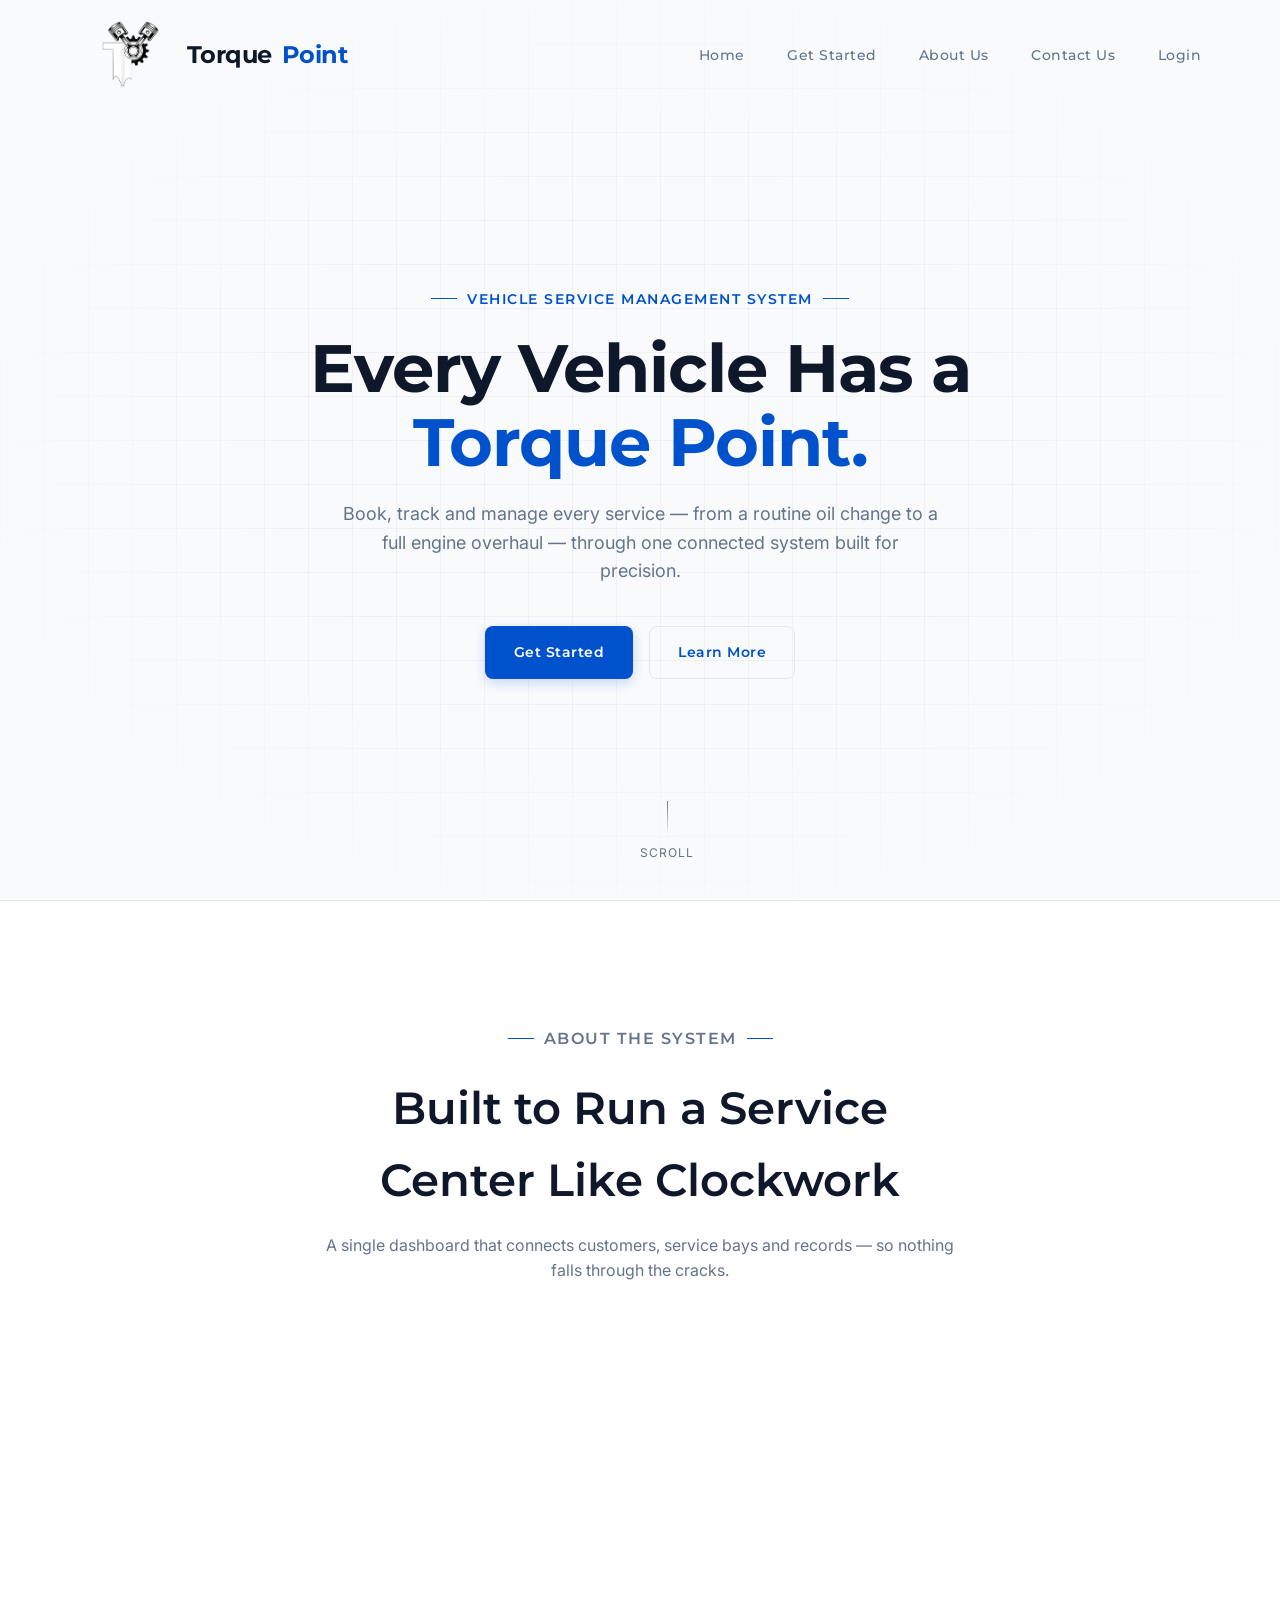
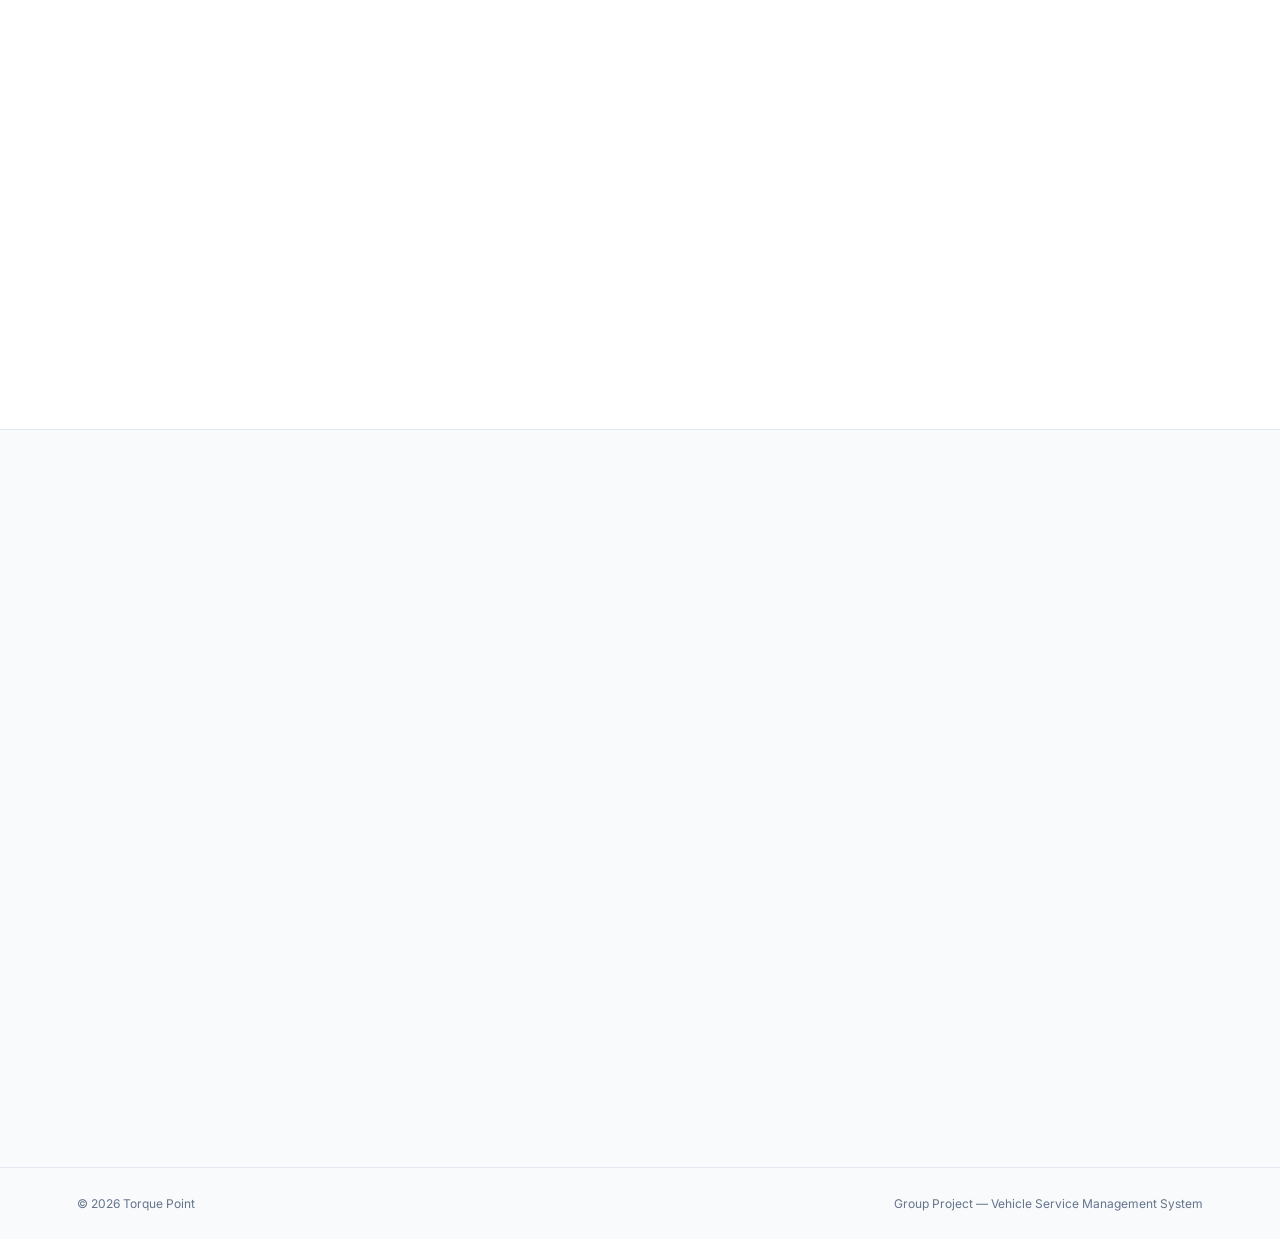
==== home/home.html @ 9e318680 "Add logout functionality, service history page, and service management features - Implemented logout" ====
<!DOCTYPE html>
<html lang="en">
<head>
<meta charset="UTF-8">
<meta name="viewport" content="width=device-width, initial-scale=1.0">
<title>Torque Point | Vehicle Service Management</title>
<link rel="preconnect" href="https://fonts.googleapis.com">
<link rel="preconnect" href="https://fonts.gstatic.com" crossorigin>
<!-- Updated Fonts: Montserrat, Inter, JetBrains Mono -->
<link href="https://fonts.googleapis.com/css2?family=Inter:wght@400;500;600;700&family=JetBrains+Mono:wght@400;500&family=Montserrat:wght@400;500;600;700&display=swap" rel="stylesheet">
<link rel="stylesheet" href="https://cdnjs.cloudflare.com/ajax/libs/font-awesome/6.4.0/css/all.min.css">
<link rel="stylesheet" href="home.css">
</head>
<body>

  <!-- ============ NAVBAR ============ -->
  <header class="navbar" id="navbar">
    <a href="#home" class="logo">
      <!-- Added Logo Image -->
      <img src="../logo.png" alt="Torque Point Logo" class="logo-img">
      Torque<span>Point</span>
    </a>

    <nav class="nav-links" id="navLinks">
      <a href="#home" class="nav-link" data-target="home">Home</a>
      <!-- Both Get Started links point to login.html by default -->
      <a href="../loginPage/login.html" class="nav-link">Get Started</a>
      <a href="#about" class="nav-link" data-target="about">About&nbsp;Us</a>
      <a href="#contact" class="nav-link" data-target="contact">Contact&nbsp;Us</a>
      <!-- Added ID to Login Link -->
      <a href="../loginPage/login.html" class="nav-link" id="loginLink">Login</a>
    </nav>

    <button class="nav-toggle" id="navToggle" aria-label="Toggle navigation menu">
      <span></span><span></span><span></span>
    </button>
  </header>

  <!-- ============ HERO ============ -->
  <section class="hero" id="home">
    <div class="blueprint"></div>

    <div class="hero-content">
      <p class="eyebrow">Vehicle Service Management System</p>
      <h1>Every Vehicle Has a <span class="accent">Torque Point.</span></h1>
      <p class="tagline">Book, track and manage every service — from a routine oil change to a full engine overhaul — through one connected system built for precision.</p>
      <div class="hero-actions">
        <a href="../loginPage/login.html" class="btn btn-primary">Get Started</a>
        <a href="#about" class="btn btn-ghost">Learn More</a>
      </div>
    </div>

    <div class="scroll-cue"><span class="line"></span>Scroll</div>
  </section>

  <!-- ============ ABOUT ============ -->
  <section class="about" id="about">
    <div class="section-head reveal">
      <p class="eyebrow">About the System</p>
      <h2>Built to Run a Service Center Like Clockwork</h2>
      <p>A single dashboard that connects customers, service bays and records — so nothing falls through the cracks.</p>
    </div>

    <div class="about-grid">
      <div class="about-copy reveal">
        <h3>One System, Every Step of the Service</h3>
        <p>Torque Point replaces scattered paperwork and phone calls with a connected platform: customers book online, technicians track jobs bay-by-bay, and managers see the whole workshop at a glance — from intake to invoice.</p>

        <div class="feature-list">
          <div class="feature">
            <div class="feature-icon">
              <i class="fa-regular fa-calendar-check"></i>
            </div>
            <div>
              <h4>Online Booking</h4>
              <p>Customers pick a service, a bay and a time slot without a single phone call.</p>
            </div>
          </div>

          <div class="feature">
            <div class="feature-icon">
              <i class="fa-solid fa-gauge-high"></i>
            </div>
            <div>
              <h4>Live Job Tracking</h4>
              <p>Every vehicle's status updates in real time, from check-in to final inspection.</p>
            </div>
          </div>

          <div class="feature">
            <div class="feature-icon">
              <i class="fa-solid fa-clipboard-check"></i>
            </div>
            <div>
              <h4>Digital Service History</h4>
              <p>Full repair and maintenance records stored per vehicle, ready whenever needed.</p>
            </div>
          </div>
        </div>
      </div>

      <!-- Replaced illustration with a clean contact card -->
      <div class="reveal" style="display:flex; align-items:center;">
        <div style="background: var(--surface); border: 1px solid var(--border-color); border-radius: 8px; padding: 32px; width: 100%; box-shadow: 0 4px 6px -1px rgba(0,0,0,0.05);">
          <div style="display:flex; align-items:center; gap:16px; margin-bottom:24px; padding-bottom:24px; border-bottom:1px solid var(--border-color);">
            <div style="width:56px; height:56px; background:var(--primary); border-radius:8px; display:flex; align-items:center; justify-content:center; color:var(--surface); font-size:24px;">
              <i class="fa-solid fa-screwdriver-wrench"></i>
            </div>
            <div>
              <h4 style="font-family:'Montserrat'; font-size:18px; color:var(--text-main); margin-bottom:4px;">Service Center Dashboard</h4>
              <p style="color:var(--text-muted); font-size:14px;">Real-time overview of shop operations</p>
            </div>
          </div>
          
          <div style="display:grid; grid-template-columns:1fr 1fr; gap:16px;">
            <div style="background:var(--bg-main); padding:16px; border-radius:8px;">
              <div style="font-family:'JetBrains Mono'; font-size:13px; color:var(--text-muted); margin-bottom:4px;">VEHICLES TODAY</div>
              <div style="font-family:'Montserrat'; font-size:24px; font-weight:600; color:var(--text-main);">12</div>
            </div>
            <div style="background:var(--bg-main); padding:16px; border-radius:8px;">
              <div style="font-family:'JetBrains Mono'; font-size:13px; color:var(--text-muted); margin-bottom:4px;">ACTIVE JOBS</div>
              <div style="font-family:'Montserrat'; font-size:24px; font-weight:600; color:var(--text-main);">5</div>
            </div>
          </div>
          
          <div style="margin-top:16px; background:var(--bg-main); padding:16px; border-radius:8px;">
            <div style="font-family:'JetBrains Mono'; font-size:13px; color:var(--text-muted); margin-bottom:8px;">BAY STATUS</div>
            <div style="display:flex; gap:8px; flex-wrap:wrap;">
              <span class="status-badge status-success">Bay 1: Completed</span>
              <span class="status-badge status-warning">Bay 2: In Progress</span>
              <span class="status-badge" style="background:rgba(100, 116, 139, 0.1); color:var(--text-muted);">Bay 3: Idle</span>
            </div>
          </div>
        </div>
      </div>
    </div>
  </section>

  <!-- ============ CONTACT / FOOTER ============ -->
  <footer class="contact-footer" id="contact">
    <div class="contact-grid">
      <div class="contact-info reveal">
        <p class="eyebrow">Get in Touch</p>
        <h2>Bring Your Vehicle to Torque Point</h2>
        <p>Have a question about a booking or need service today? Reach out — our team responds within one business day.</p>

        <div class="info-row">
          <div class="feature-icon"><i class="fa-solid fa-location-dot"></i></div>
          <div><h4>Visit the Workshop</h4><p>124 Galle Road, Colombo, Sri Lanka</p></div>
        </div>

        <div class="info-row">
          <div class="feature-icon"><i class="fa-solid fa-phone"></i></div>
          <div><h4>Call the Service Desk</h4><a href="tel:+94112345678">+94 11 234 5678</a></div>
        </div>

        <div class="info-row">
          <div class="feature-icon"><i class="fa-solid fa-envelope"></i></div>
          <div><h4>Email Us</h4><a href="mailto:hello@torquepoint.example">torquepoint@gmail.com</a></div>
        </div>

        <div class="social-row">
          <a href="#" aria-label="Facebook"><i class="fa-brands fa-facebook-f"></i></a>
          <a href="#" aria-label="Instagram"><i class="fa-brands fa-instagram"></i></a>
          <a href="#" aria-label="Twitter"><i class="fa-brands fa-twitter"></i></a>
        </div>
      </div>

      <form class="contact-form reveal" onsubmit="event.preventDefault(); alert('Thanks — your message has been noted. (Demo form: connect to backend to send.)');">
        <div class="form-row">
          <div class="field"><label for="fname">First name</label><input id="fname" type="text" placeholder="FirstName" required></div>
          <div class="field"><label for="lname">Last name</label><input id="lname" type="text" placeholder="SecondName" required></div>
        </div>
        <div class="form-row">
          <div class="field full"><label for="email">Email</label><input id="email" type="email" placeholder="Enter your email" required></div>
        </div>
        <div class="form-row">
          <div class="field full"><label for="msg">Message</label><textarea id="msg" placeholder="Tell us about your vehicle or the service you need..." required></textarea></div>
        </div>
        <button type="submit" class="btn btn-primary">Send Message</button>
      </form>
    </div>

    <div class="footer-bottom">
      <span>&copy; <span id="year"></span> Torque Point</span>
      <span>Group Project — Vehicle Service Management System</span>
    </div>
  </footer>

<script src="home.js"></script>
</body>
</html>
---- home/home.css ----
:root{
    /* Industrial Precision Color Palette */
    --primary: #0052CC;          /* Cobalt */
    --primary-hover: #0042A5;
    --bg-main: #F8FAFC;          /* Slate 50 */
    --surface: #FFFFFF;          /* White */
    --text-main: #0F172A;        /* Slate 900 */
    --text-muted: #64748B;       /* Slate 500 */
    --success: #10B981;          /* Emerald */
    --warning: #F59E0B;          /* Amber */
    --danger: #EF4444;           /* Rose */
    
    /* Component Colors */
    --border-color: #E2E8F0;     /* Slate 200 */
    --input-bg: #F8FAFC;
  }

  *{ margin:0; padding:0; box-sizing:border-box; }
  html{ scroll-behavior:smooth; }

  body{
    background:var(--bg-main);
    color:var(--text-main);
    font-family:'Inter', sans-serif;
    line-height:1.6;
    overflow-x:hidden;
    -webkit-font-smoothing: antialiased;
  }

  h1,h2,h3,.eyebrow,.logo,.nav-links a,.btn{ font-family:'Montserrat', sans-serif; }

  a{ color:inherit; text-decoration:none; }
  ul{ list-style:none; }
  img{ max-width:100%; display:block; }

  ::selection{ background:var(--primary); color:var(--surface); }

  a:focus-visible, button:focus-visible{
    outline:2px solid var(--primary);
    outline-offset:3px;
  }

  @media (prefers-reduced-motion: reduce){
    *{ animation-duration:0.001ms !important; animation-iteration-count:1 !important; transition-duration:0.001ms !important; scroll-behavior:auto !important; }
  }

  /* ============ NAVBAR ============ */
  .navbar{
    position:fixed; top:0; left:0; right:0; z-index:1000;
    display:flex; align-items:center; justify-content:space-between;
    padding:20px 6%;
    transition:background .35s ease, padding .35s ease, box-shadow .35s ease, border-color .35s ease;
    border-bottom:1px solid transparent;
  }
  .navbar.scrolled{
    background:rgba(237, 234, 234, 0.74);
    backdrop-filter:blur(10px);
    padding:14px 6%;
    border-bottom:1px solid var(--border-color);
    box-shadow:0 4px 6px -1px rgba(0, 0, 0, 0.05);
  }

  .logo{
    display:flex; align-items:center; gap:10px;
    font-size:24px; font-weight:700; letter-spacing:-0.5px;
    color:var(--text-main);
  }
  
  /* Added styling for the logo image */
  .logo-img{
    width: 100px; 
    object-fit:contain;
    border-radius:8px;
  }
  
  .logo span{ color:var(--primary); }

  .nav-links{ display:flex; gap:2.4rem; align-items:center; }
  .nav-links a{
    position:relative;
    font-size:14px; font-weight:500; letter-spacing:0.5px;
    color:var(--text-muted);
    padding:6px 2px;
    transition:color .25s ease;
  }
  .nav-links a::after{
    content:''; position:absolute; left:0; bottom:-2px;
    width:0; height:2px; background:var(--primary);
    transition:width .3s ease;
  }
  .nav-links a:hover{ color:var(--text-main); }
  .nav-links a:hover::after{ width:100%; }

  .nav-toggle{
    display:none; flex-direction:column; gap:5px; background:none; border:none; cursor:pointer; padding:6px;
  }
  .nav-toggle span{ width:26px; height:2px; background:var(--text-main); border-radius:2px; }

  /* ============ HERO ============ */
  .hero{
    position:relative;
    min-height:100vh;
    display:flex; align-items:center; justify-content:center;
    text-align:center;
    padding:120px 6% 60px;
    overflow:hidden;
    background:var(--bg-main);
  }

  .blueprint{
    position:absolute; inset:0;
    background-image:
      linear-gradient(rgba(15, 23, 42, 0.04) 1px, transparent 1px),
      linear-gradient(90deg, rgba(15, 23, 42, 0.04) 1px, transparent 1px);
    background-size:44px 44px;
    mask-image:radial-gradient(ellipse at center, black 40%, transparent 78%);
    z-index:1;
  }

  .hero-content{ position:relative; z-index:2; max-width:820px; }

  .eyebrow{
    display:inline-flex; align-items:center; gap:10px;
    font-size:14px; letter-spacing:1.5px; text-transform:uppercase;
    color:var(--primary); margin-bottom:22px; font-weight:600;
    opacity:0; animation:fadeUp .8s ease forwards;
  }
  .eyebrow::before, .eyebrow::after{ content:''; width:26px; height:1px; background:var(--primary); }

  .hero h1{
    font-size:clamp(2.8rem, 6vw, 4.2rem);
    font-weight:700; line-height:1.1; letter-spacing:-1px;
    margin-bottom:20px; color:var(--text-main);
    opacity:0; animation:fadeUp .9s ease forwards; animation-delay:.12s;
  }
  .hero h1 .accent{ color:var(--primary); }

  .tagline{
    font-size:18px;
    color:var(--text-muted); font-weight:400;
    max-width:600px; margin:0 auto 40px;
    opacity:0; animation:fadeUp .9s ease forwards; animation-delay:.24s;
  }

  .hero-actions{
    display:flex; gap:16px; justify-content:center; flex-wrap:wrap;
    opacity:0; animation:fadeUp .9s ease forwards; animation-delay:.36s;
  }

  .btn{
    font-size:14px; font-weight:600; letter-spacing:0.5px;
    padding:14px 28px; border-radius:8px; border:1px solid transparent;
    cursor:pointer; transition:transform .25s ease, box-shadow .25s ease, background .25s ease;
    display:inline-block;
  }
  .btn-primary{
    background:var(--primary); color:var(--surface);
    box-shadow:0 4px 12px rgba(0, 82, 204, 0.2);
  }
  .btn-primary:hover{ background:var(--primary-hover); transform:translateY(-2px); box-shadow:0 8px 16px rgba(0, 82, 204, 0.25); }

  .btn-ghost{
    background:transparent; color:var(--primary); border-color:var(--border-color);
  }
  .btn-ghost:hover{ border-color:var(--primary); background:var(--surface); transform:translateY(-2px); }

  @keyframes fadeUp{
    from{ opacity:0; transform:translateY(22px); }
    to{ opacity:1; transform:translateY(0); }
  }

  .scroll-cue{
    position:absolute; bottom:38px; left:50%; transform:translateX(-50%);
    display:flex; flex-direction:column; align-items:center; gap:8px;
    color:var(--text-muted); font-size:12px; letter-spacing:1px; text-transform:uppercase;
    opacity:0; animation:fadeUp .9s ease forwards; animation-delay:.6s;
    z-index:2;
  }
  .scroll-cue .line{ width:1px; height:34px; background:linear-gradient(var(--text-muted), transparent); animation:pulseLine 1.8s ease-in-out infinite; }
  @keyframes pulseLine{ 0%,100%{ opacity:.3; } 50%{ opacity:1; } }

  /* ============ SECTION SHARED ============ */
  section{ padding:120px 6%; position:relative; }
  .section-head{ text-align:center; max-width:640px; margin:0 auto 64px; }
  .section-head .eyebrow{ justify-content:center; }
  .section-head h2{ font-size:clamp(2rem, 4vw, 2.8rem); font-weight:600; margin-bottom:16px; color:var(--text-main); }
  .section-head p{ color:var(--text-muted); font-size:16px; }

  .reveal{ opacity:0; transform:translateY(34px); transition:opacity .8s ease, transform .8s ease; }
  .reveal.in{ opacity:1; transform:translateY(0); }

  /* ============ ABOUT ============ */
  .about{ background:var(--surface); border-top:1px solid var(--border-color); border-bottom:1px solid var(--border-color); }

  .about-grid{
    display:grid; grid-template-columns:1.05fr 0.95fr; gap:70px; align-items:center;
    max-width:1180px; margin:0 auto;
  }
  @media (max-width:900px){ .about-grid{ grid-template-columns:1fr; gap:50px; } }

  .about-copy h3{ font-size:24px; font-weight:600; margin-bottom:18px; color:var(--text-main); }
  .about-copy p{ color:var(--text-muted); margin-bottom:28px; max-width:520px; font-size:15px; }

  .feature-list{ display:flex; flex-direction:column; gap:16px; }
  .feature{
    display:flex; gap:18px; align-items:flex-start;
    padding:20px; border-radius:8px; border:1px solid var(--border-color);
    background:var(--bg-main);
    transition:border-color .3s ease, box-shadow .3s ease, transform .3s ease;
  }
  .feature:hover{ border-color:var(--primary); box-shadow:0 4px 6px -1px rgba(0, 0, 0, 0.05); transform:translateY(-2px); }

  .feature-icon{
    flex-shrink:0; width:48px; height:48px; border-radius:8px;
    background:rgba(0, 82, 204, 0.1); border:1px solid rgba(0, 82, 204, 0.2);
    display:flex; align-items:center; justify-content:center;
    color:var(--primary); font-size:20px;
  }

  .feature h4{ font-size:16px; font-weight:600; margin-bottom:4px; color:var(--text-main); font-family:'Inter', sans-serif; }
  .feature p{ color:var(--text-muted); font-size:14px; margin:0; }

  /* ============ CONTACT / FOOTER ============ */
  .contact-footer{
    background:var(--bg-main);
    padding-top:110px;
  }

  .contact-grid{
    display:grid; grid-template-columns:1fr 1fr; gap:70px;
    max-width:1180px; margin:0 auto 80px;
  }
  @media (max-width:860px){ .contact-grid{ grid-template-columns:1fr; gap:50px; } }

  .contact-info h2{ font-size:clamp(1.8rem,3.4vw,2.4rem); font-weight:600; margin-bottom:16px; color:var(--text-main); }
  .contact-info > p{ color:var(--text-muted); margin-bottom:34px; max-width:440px; }

  .info-row{ display:flex; gap:16px; align-items:flex-start; margin-bottom:24px; }
  .info-row .feature-icon{ background:rgba(0, 82, 204, 0.05); border-color:var(--border-color); color:var(--primary); }
  .info-row h4{ font-size:14px; font-weight:600; margin-bottom:2px; color:var(--text-main); font-family:'Inter', sans-serif; }
  .info-row p, .info-row a{ color:var(--text-muted); font-size:14px; }
  .info-row a:hover{ color:var(--primary); }

  .social-row{ display:flex; gap:12px; margin-top:10px; }
  .social-row a{
    width:40px; height:40px; border-radius:8px; border:1px solid var(--border-color);
    display:flex; align-items:center; justify-content:center;
    color:var(--text-muted); font-size:16px;
    transition:border-color .25s ease, transform .25s ease, color .25s ease;
  }
  .social-row a:hover{ border-color:var(--primary); color:var(--primary); transform:translateY(-3px); }

  .contact-form{
    background:var(--surface); border:1px solid var(--border-color); border-radius:8px; padding:32px;
    box-shadow:0 4px 6px -1px rgba(0, 0, 0, 0.05), 0 2px 4px -2px rgba(0, 0, 0, 0.05);
  }
  .form-row{ display:grid; grid-template-columns:1fr 1fr; gap:16px; margin-bottom:16px; }
  @media (max-width:520px){ .form-row{ grid-template-columns:1fr; } }

  .field{ display:flex; flex-direction:column; gap:6px; }
  .field.full{ grid-column:1 / -1; }
  .field label{ font-size:14px; color:var(--text-main); font-weight:500; }
  .field input, .field textarea{
    background:var(--input-bg); border:1px solid var(--border-color); border-radius:8px;
    padding:12px 16px; color:var(--text-main); font-family:'Inter', sans-serif; font-size:14px;
    transition:border-color .25s ease, box-shadow .25s ease;
  }
  .field input:focus, .field textarea:focus{ outline:none; border-color:var(--primary); box-shadow:0 0 0 3px rgba(0, 82, 204, 0.1); }
  .field textarea{ resize:vertical; min-height:96px; }

  .contact-form .btn-primary{ width:100%; margin-top:6px; border:none; }

  .footer-bottom{
    border-top:1px solid var(--border-color);
    padding:26px 6%;
    display:flex; justify-content:space-between; align-items:center; flex-wrap:wrap; gap:12px;
    color:var(--text-muted); font-size:12px;
  }

  @media (max-width:820px){
    .nav-links{
      position:fixed; top:0; right:0; height:100vh; width:min(78vw,320px);
      background:var(--surface); flex-direction:column; justify-content:center; align-items:flex-start;
      padding:40px; gap:1.8rem;
      transform:translateX(100%); transition:transform .4s ease;
      border-left:1px solid var(--border-color);
      box-shadow:-10px 0 20px rgba(0,0,0,0.1);
    }
    .nav-links.open{ transform:translateX(0); }
    .nav-toggle{ display:flex; z-index:1100; }
  }
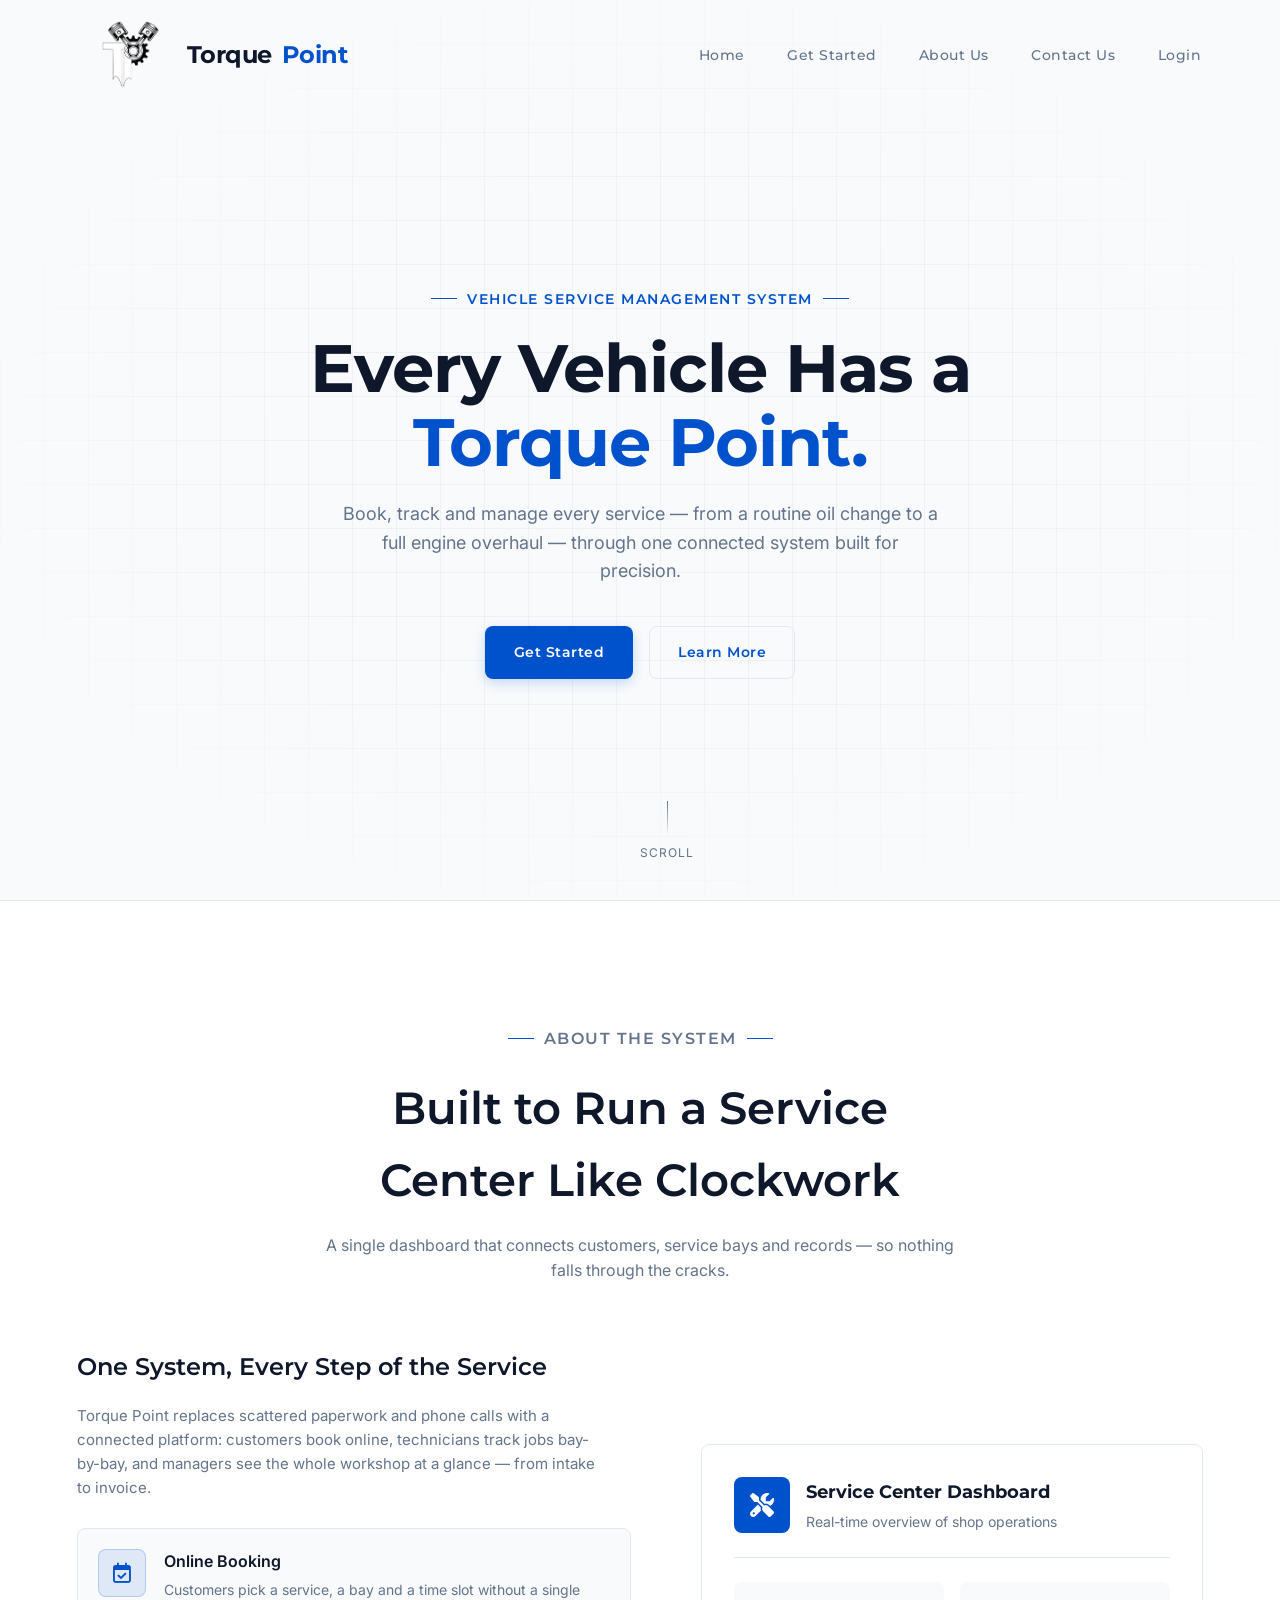
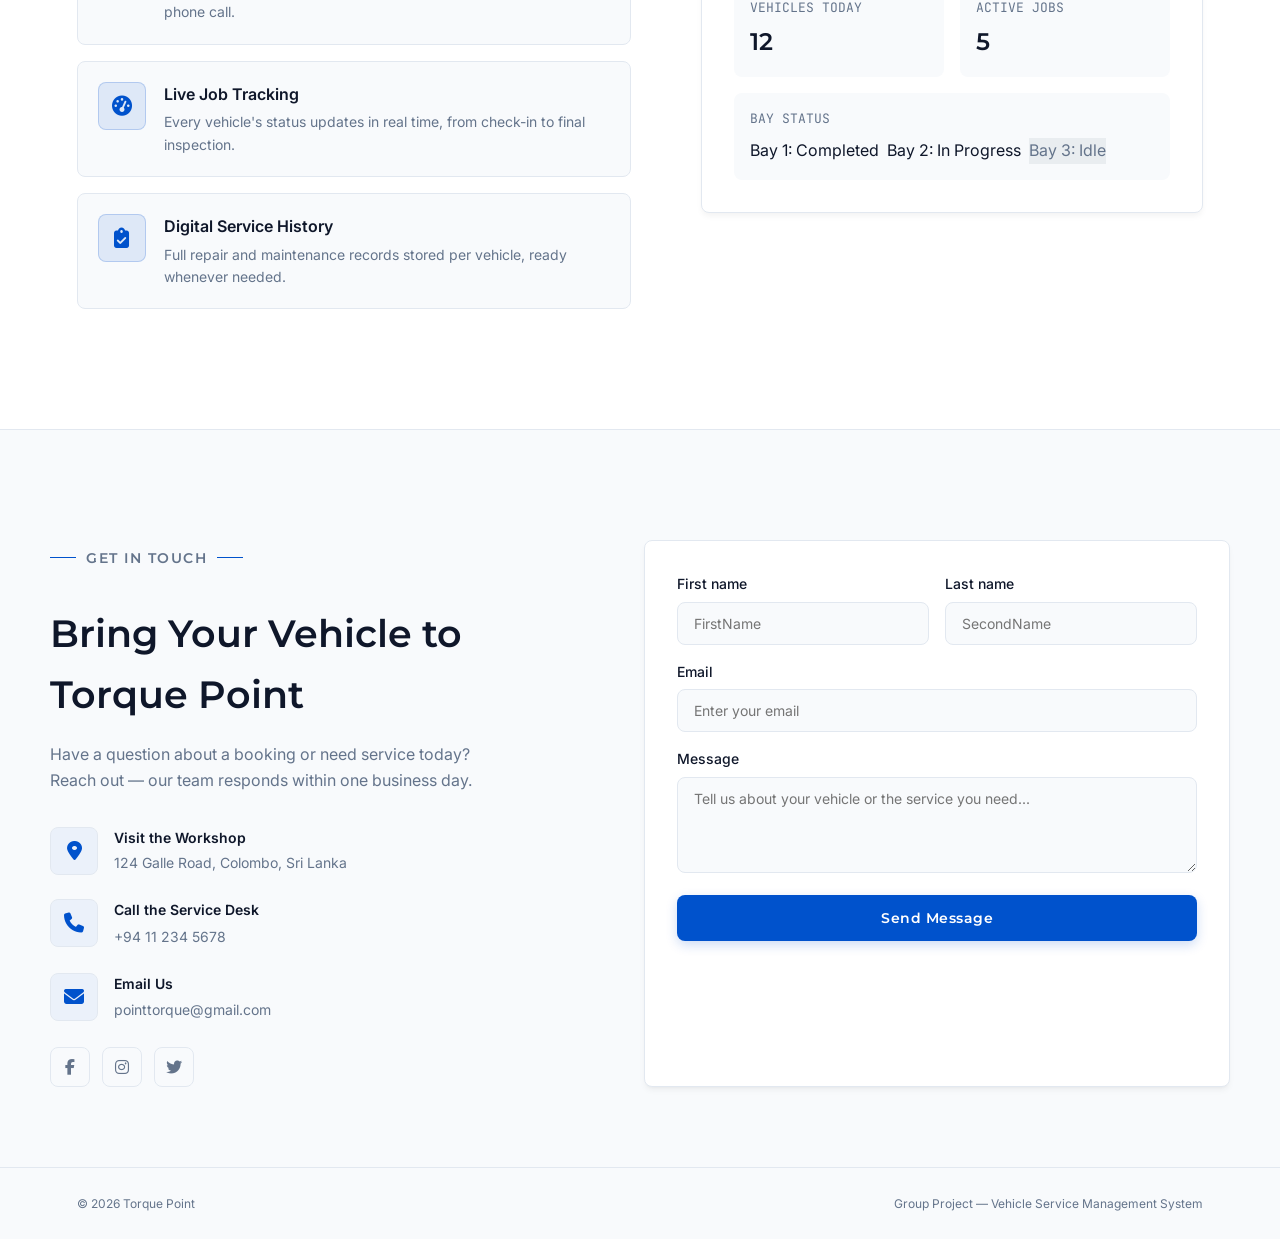
==== commit 93afdefb: "Update contact email address in footer section" ====
--- a/home/home.html
+++ b/home/home.html
@@ -156,7 +156,7 @@
 
         <div class="info-row">
           <div class="feature-icon"><i class="fa-solid fa-envelope"></i></div>
-          <div><h4>Email Us</h4><a href="mailto:hello@torquepoint.example">torquepoint@gmail.com</a></div>
+          <div><h4>Email Us</h4><a href="pointtorque@gmail.com">pointtorque@gmail.com</a></div>
         </div>
 
         <div class="social-row">
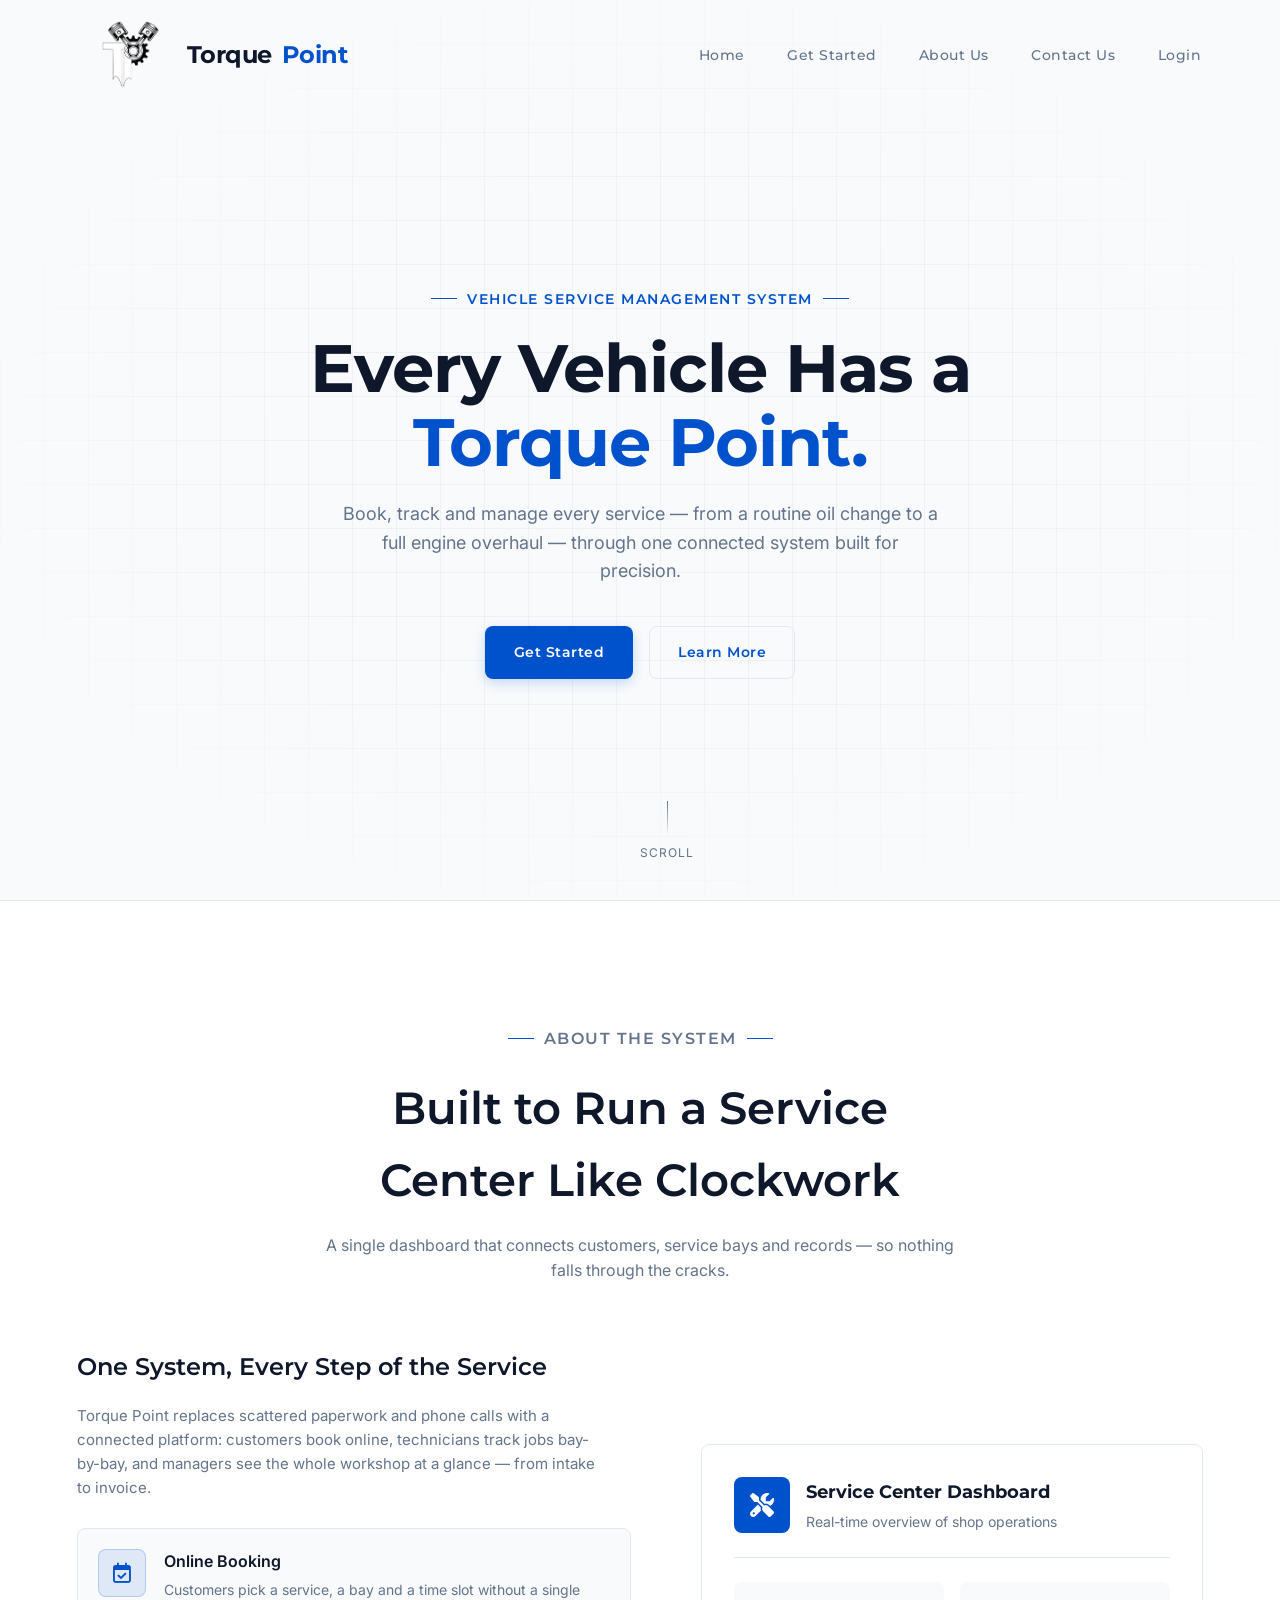
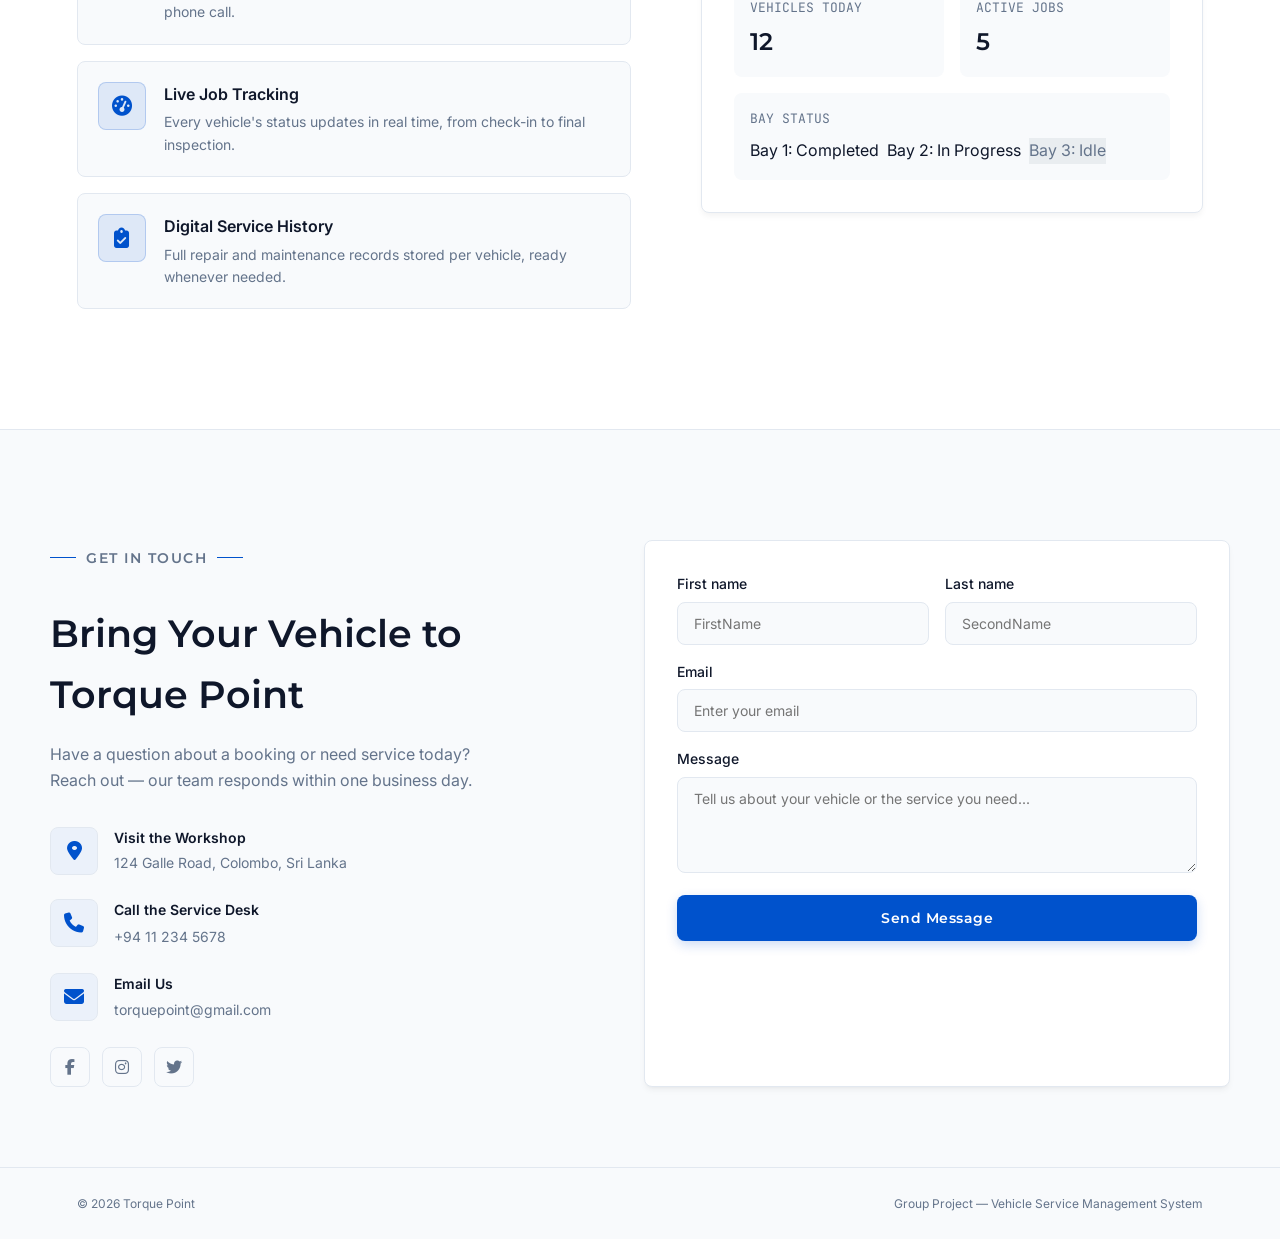
==== commit 94873c64: "Add logout functionality, service history page, and service management features - Implemented logout" ====
--- a/home/home.html
+++ b/home/home.html
@@ -156,7 +156,7 @@
 
         <div class="info-row">
           <div class="feature-icon"><i class="fa-solid fa-envelope"></i></div>
-          <div><h4>Email Us</h4><a href="pointtorque@gmail.com">pointtorque@gmail.com</a></div>
+          <div><h4>Email Us</h4><a href="mailto:hello@torquepoint.example">torquepoint@gmail.com</a></div>
         </div>
 
         <div class="social-row">
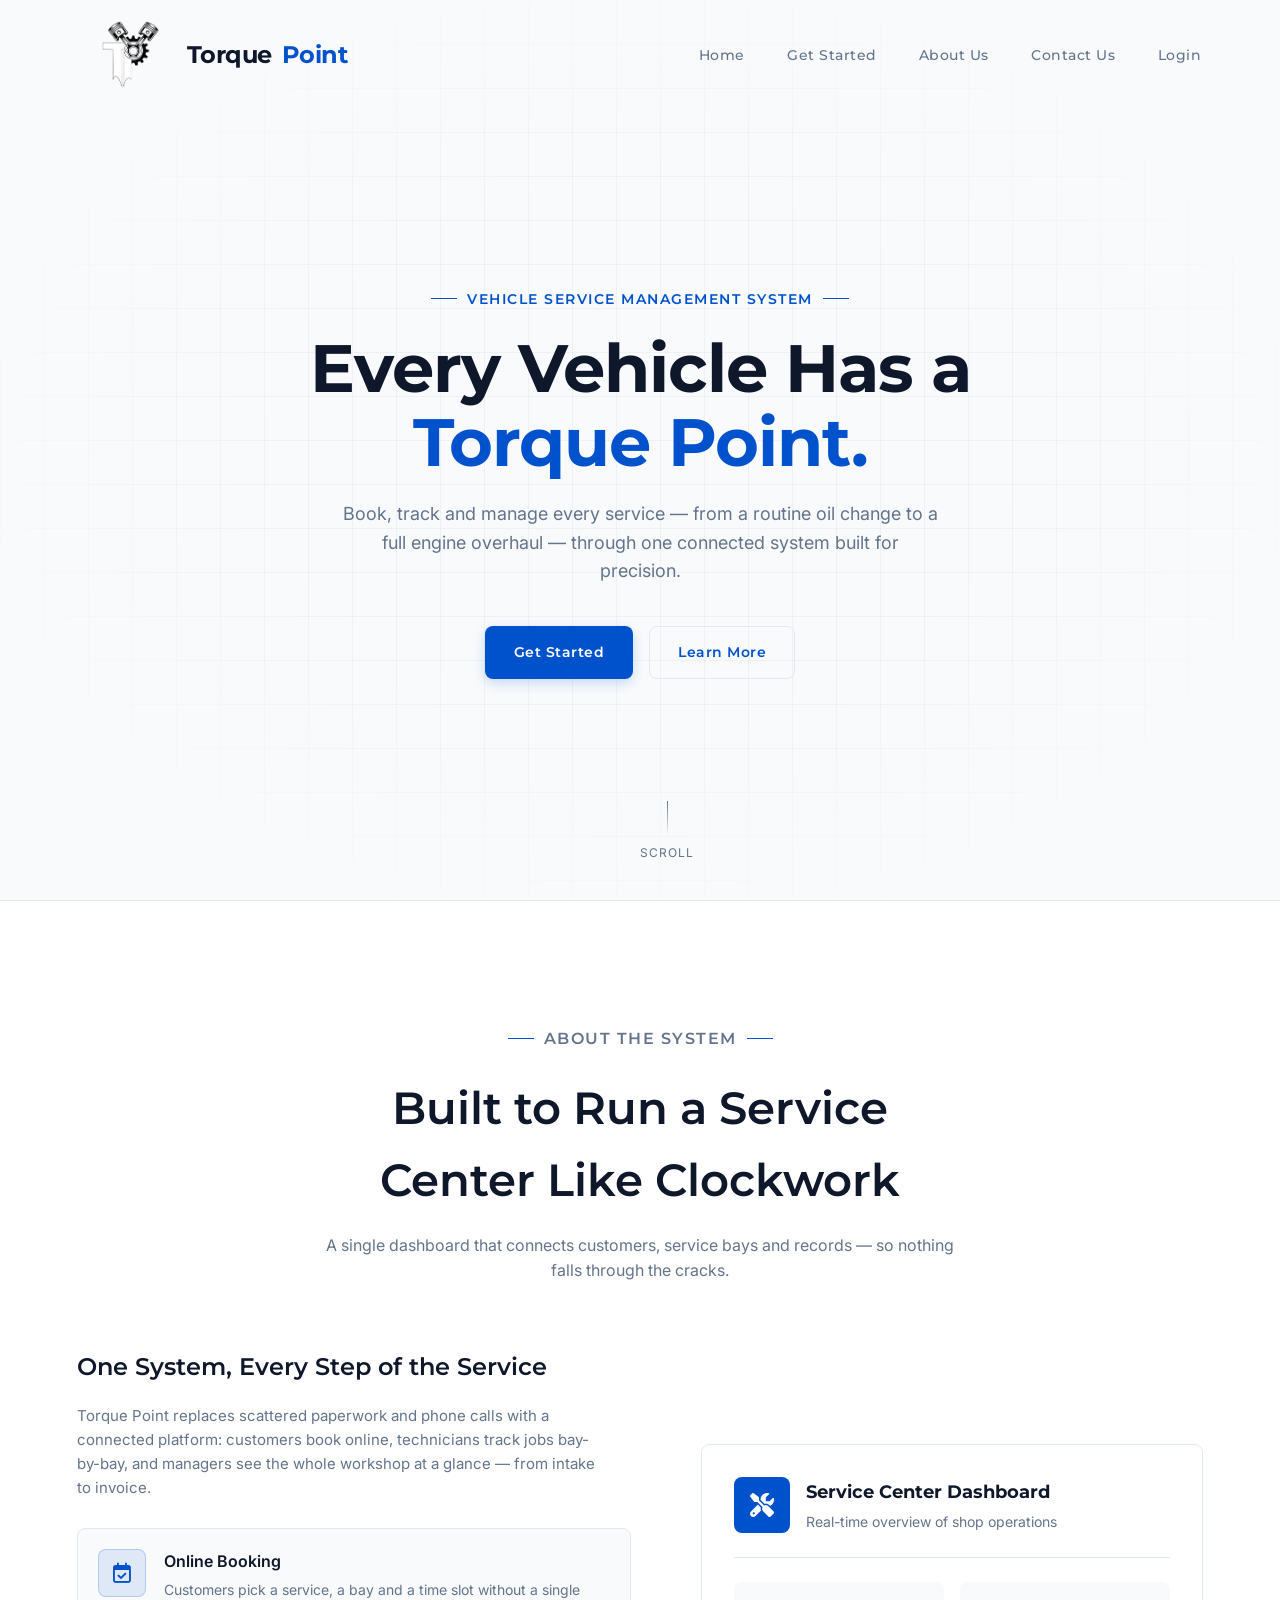
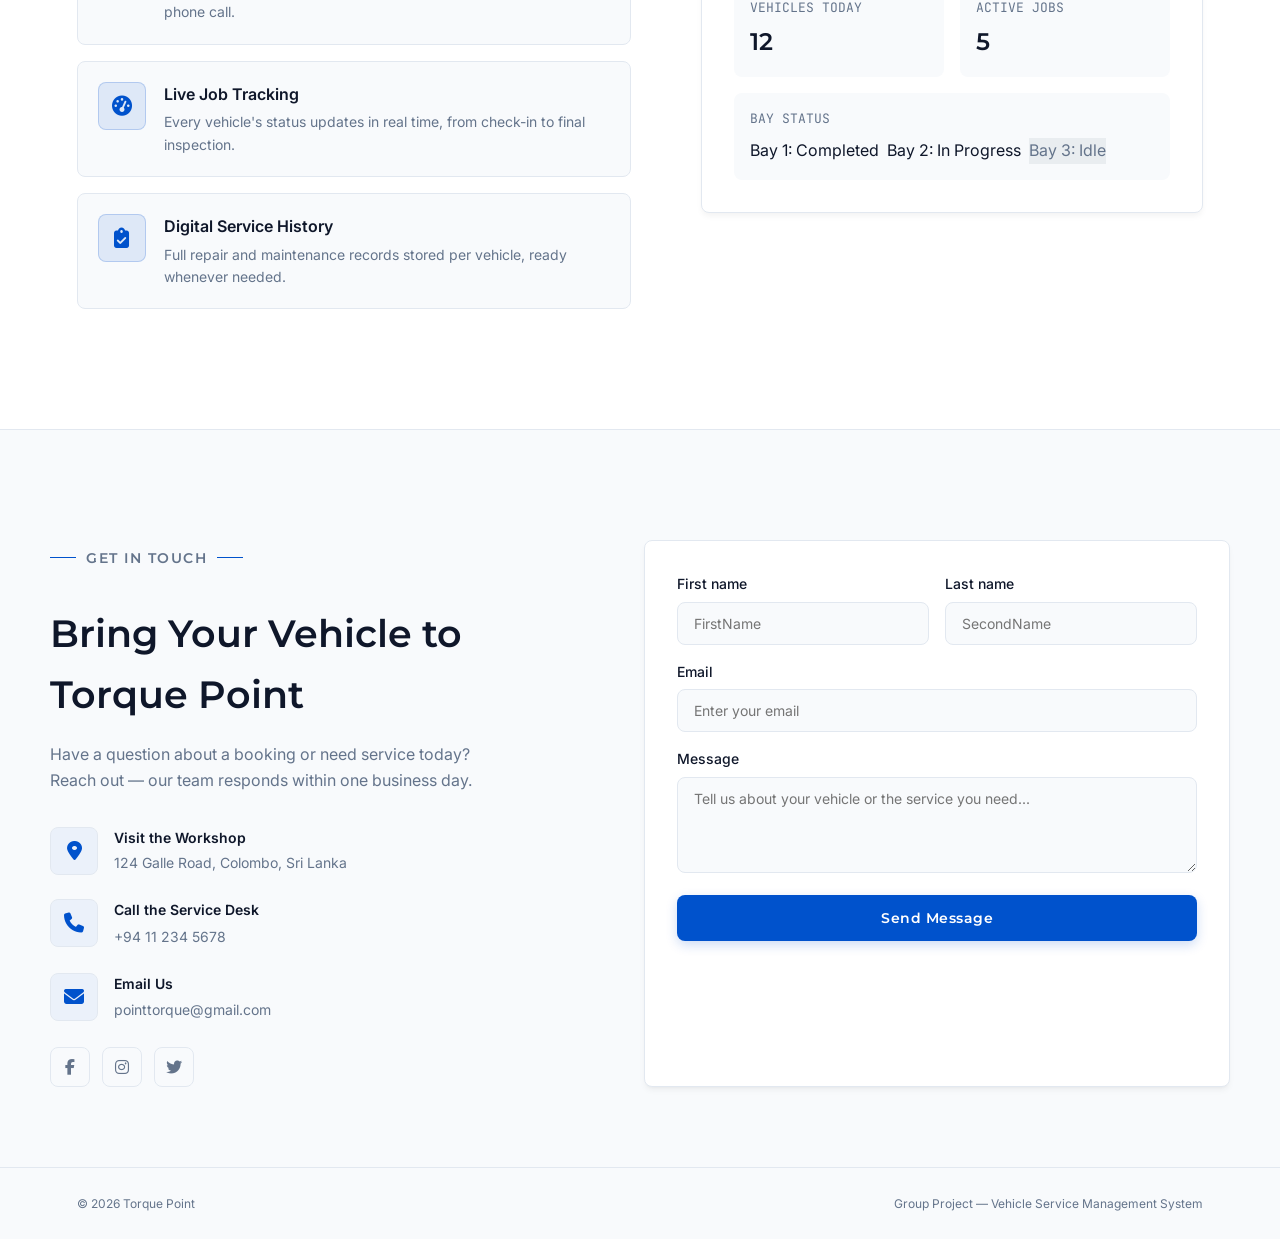
==== commit e926c2da: "Update contact email address in footer section" ====
--- a/home/home.html
+++ b/home/home.html
@@ -156,7 +156,7 @@
 
         <div class="info-row">
           <div class="feature-icon"><i class="fa-solid fa-envelope"></i></div>
-          <div><h4>Email Us</h4><a href="mailto:hello@torquepoint.example">torquepoint@gmail.com</a></div>
+          <div><h4>Email Us</h4><a href="pointtorque@gmail.com">pointtorque@gmail.com</a></div>
         </div>
 
         <div class="social-row">
--- a/home/home.css
+++ b/home/home.css
@@ -288,4 +288,18 @@
     }
     .nav-links.open{ transform:translateX(0); }
     .nav-toggle{ display:flex; z-index:1100; }
-  }+  }
+
+  /* AVATAR DROPDOWN */
+.avatar-dropdown { position: relative; display: flex; align-items: center; margin-left: 10px; }
+.header-avatar { width: 36px; height: 36px; background: var(--primary); color: white; border-radius: 50%; display: flex; align-items: center; justify-content: center; font-family: 'Montserrat', sans-serif; font-weight: 700; font-size: 14px; cursor: pointer; border: 2px solid transparent; transition: 0.2s; }
+.header-avatar:hover { border-color: var(--primary-hover); }
+.dropdown-menu { 
+    position: absolute; top: 120%; right: 0; background: var(--surface); 
+    border: 1px solid var(--border-color); border-radius: 8px; box-shadow: 0 4px 6px rgba(0,0,0,0.1); 
+    min-width: 160px; z-index: 1000; display: none; flex-direction: column; overflow: hidden;
+}
+.dropdown-menu a { padding: 12px 16px; text-decoration: none; color: var(--text-main); font-size: 14px; font-weight: 500; display: flex; align-items: center; gap: 10px; border-bottom: 1px solid var(--border-color); transition: 0.2s; }
+.dropdown-menu a:last-child { border-bottom: none; }
+.dropdown-menu a:hover { background: var(--bg-main); color: var(--primary); }
+.dropdown-menu a.logout-link:hover { color: var(--danger); }
